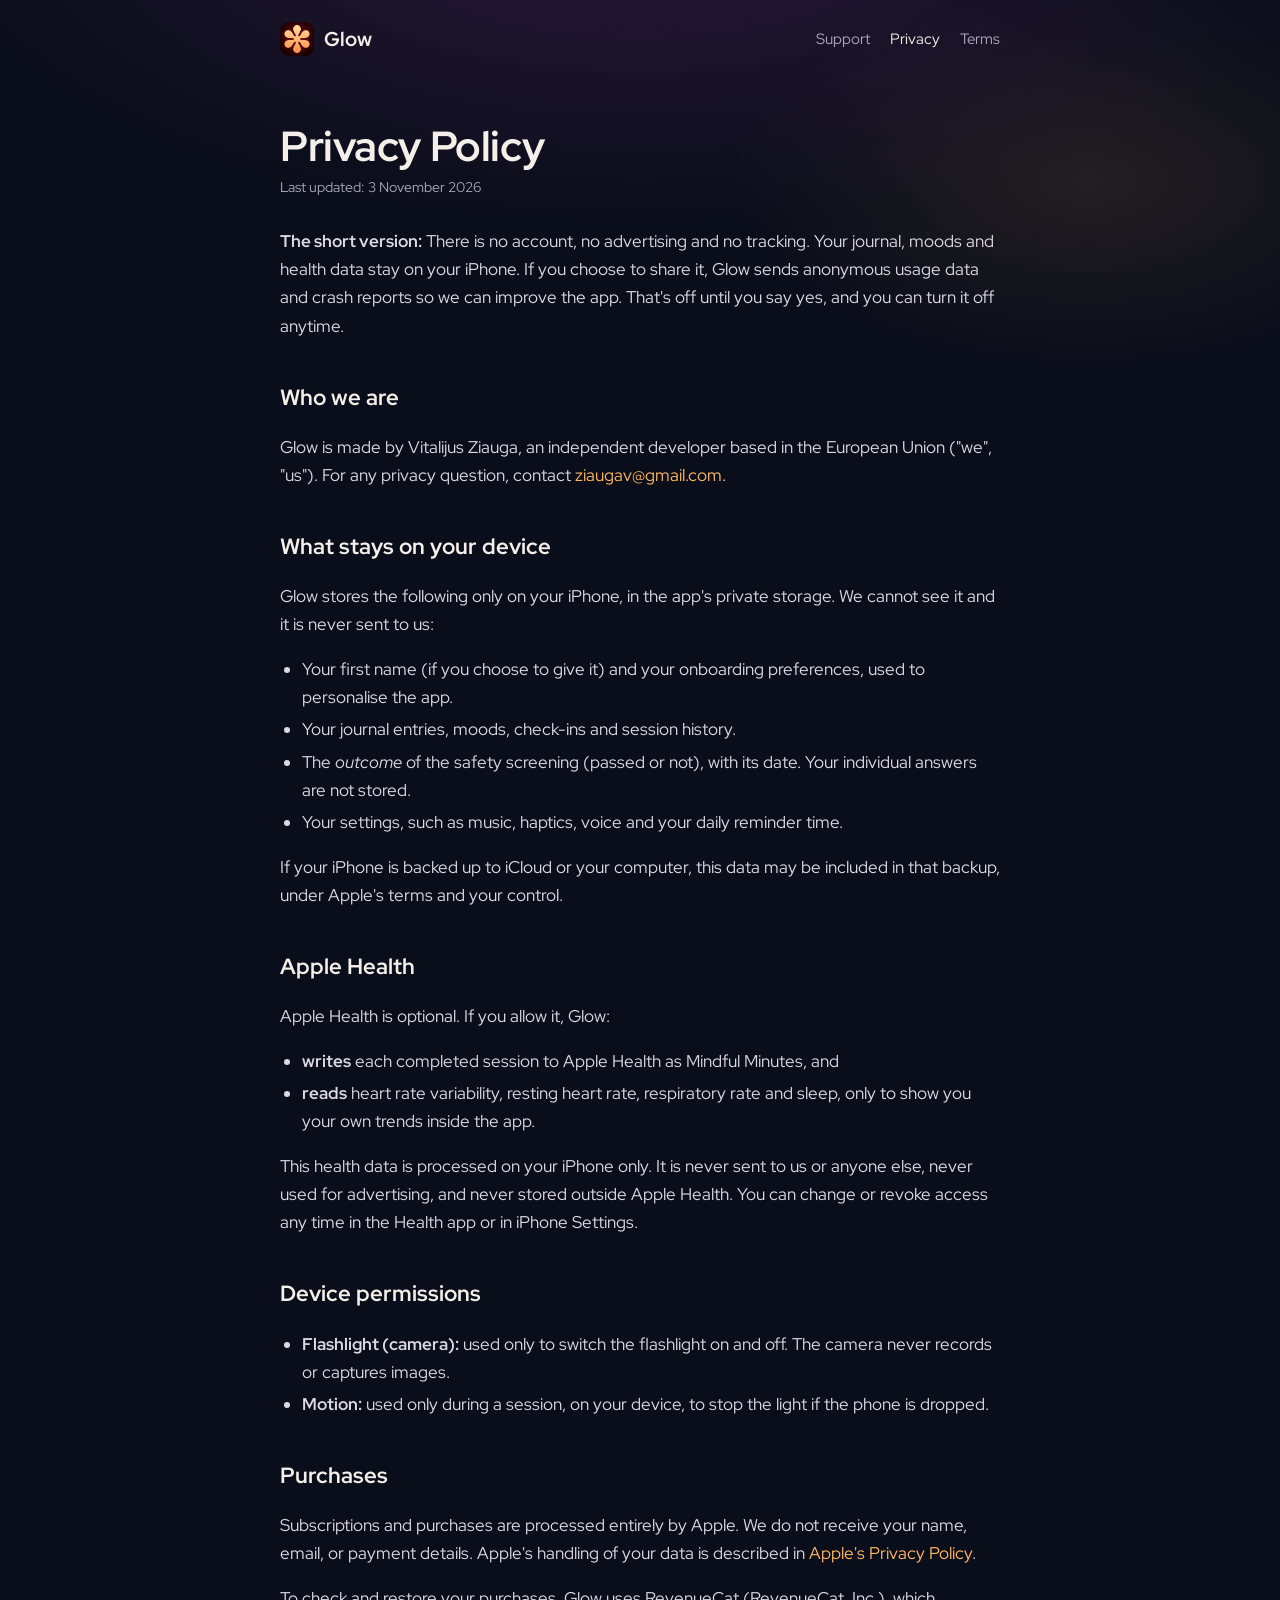
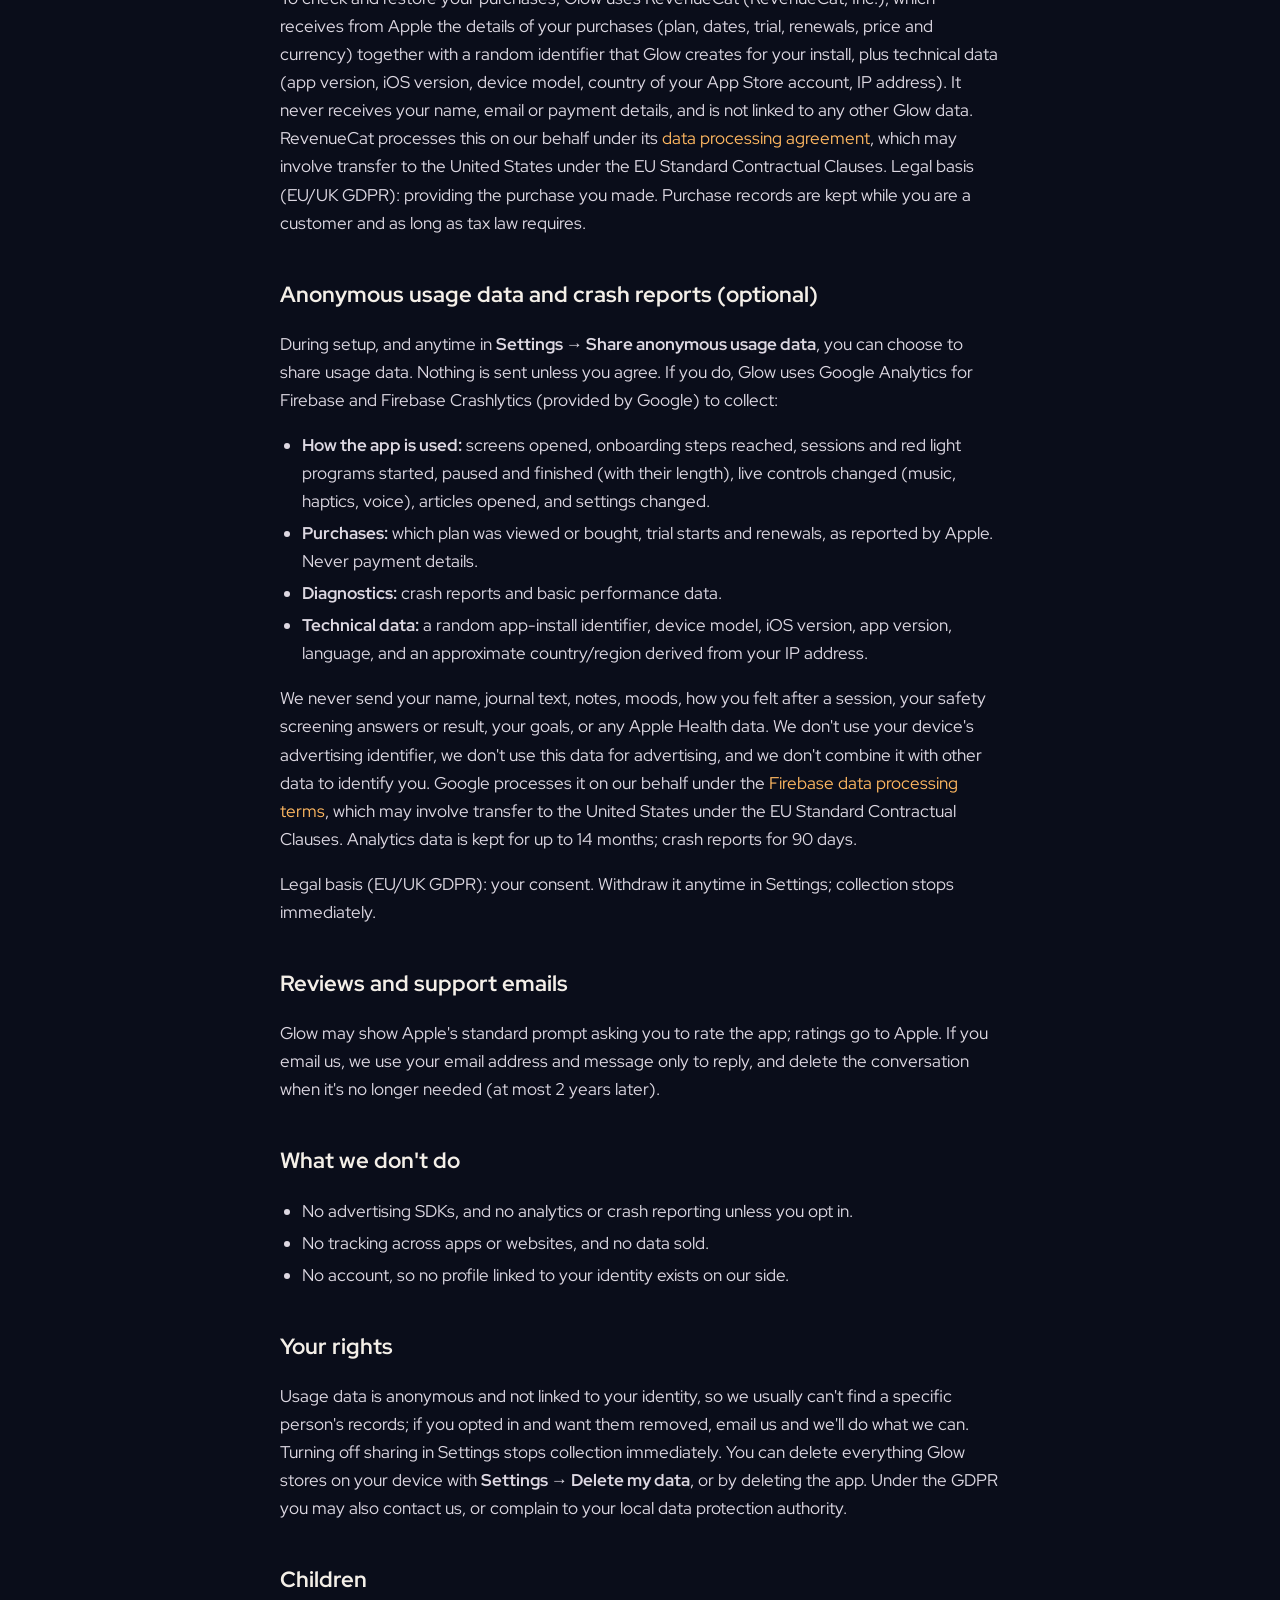
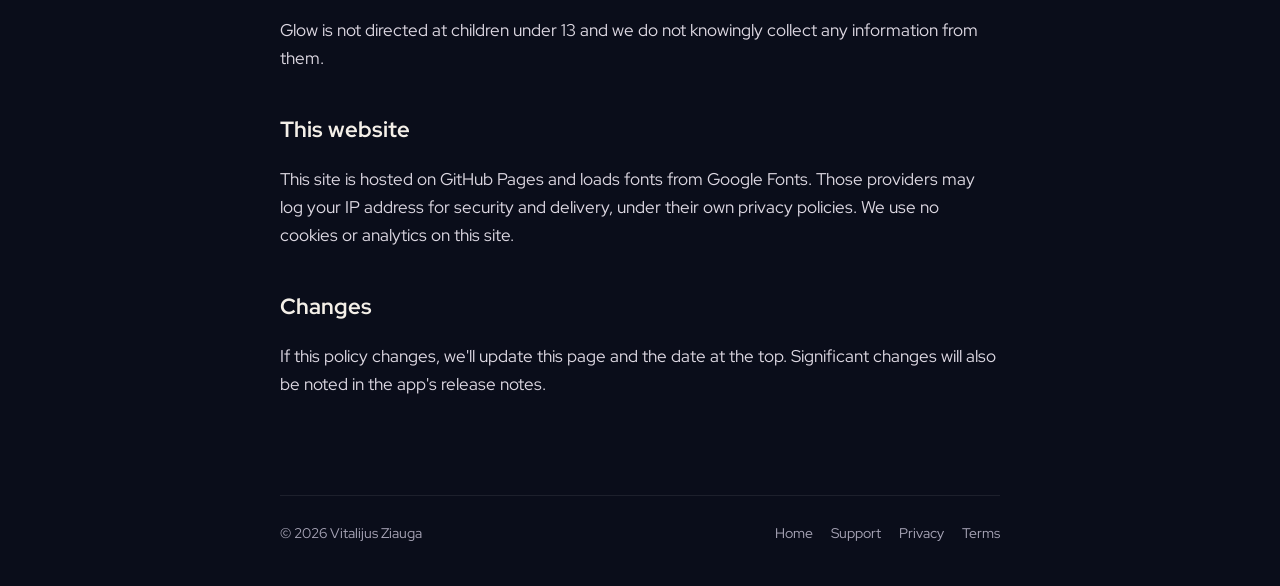
==== privacy.html @ 73156336 "Glow website" ====
<!doctype html>
<html lang="en">
<head>
<meta charset="utf-8">
<meta name="viewport" content="width=device-width, initial-scale=1">
<title>Privacy Policy · Glow</title>
<meta name="description" content="Glow collects no personal data. Everything stays on your iPhone.">
<link rel="icon" href="favicon.png">
<link rel="apple-touch-icon" href="icon.png">
<link rel="preconnect" href="https://fonts.googleapis.com">
<link rel="preconnect" href="https://fonts.gstatic.com" crossorigin>
<link href="https://fonts.googleapis.com/css2?family=Red+Hat+Display:wght@400;500;600;700&display=swap" rel="stylesheet">
<link rel="stylesheet" href="style.css">
</head>
<body>
<div class="wrap">
<header class="site">
  <a class="brand" href="index.html"><img src="icon.png" alt=""><span>Glow</span></a>
  <nav class="site"><a href="support.html">Support</a><a href="privacy.html" aria-current="page">Privacy</a><a href="terms.html">Terms</a></nav>
</header>
<main class="doc">
  <h1>Privacy Policy</h1>
  <p class="updated">Last updated: 3 November 2026</p>

  <p><strong>The short version:</strong> There is no account, no advertising and no tracking. Your journal, moods and health data stay on your iPhone. If you choose to share it, Glow sends anonymous usage data and crash reports so we can improve the app. That's off until you say yes, and you can turn it off anytime.</p>

  <h2>Who we are</h2>
  <p>Glow is made by Vitalijus Ziauga, an independent developer based in the European Union ("we", "us"). For any privacy question, contact <a href="mailto:ziaugav@gmail.com">ziaugav@gmail.com</a>.</p>

  <h2>What stays on your device</h2>
  <p>Glow stores the following only on your iPhone, in the app's private storage. We cannot see it and it is never sent to us:</p>
  <ul>
    <li>Your first name (if you choose to give it) and your onboarding preferences, used to personalise the app.</li>
    <li>Your journal entries, moods, check-ins and session history.</li>
    <li>The <em>outcome</em> of the safety screening (passed or not), with its date. Your individual answers are not stored.</li>
    <li>Your settings, such as music, haptics, voice and your daily reminder time.</li>
  </ul>
  <p>If your iPhone is backed up to iCloud or your computer, this data may be included in that backup, under Apple's terms and your control.</p>

  <h2>Apple Health</h2>
  <p>Apple Health is optional. If you allow it, Glow:</p>
  <ul>
    <li><strong>writes</strong> each completed session to Apple Health as Mindful Minutes, and</li>
    <li><strong>reads</strong> heart rate variability, resting heart rate, respiratory rate and sleep, only to show you your own trends inside the app.</li>
  </ul>
  <p>This health data is processed on your iPhone only. It is never sent to us or anyone else, never used for advertising, and never stored outside Apple Health. You can change or revoke access any time in the Health app or in iPhone Settings.</p>

  <h2>Device permissions</h2>
  <ul>
    <li><strong>Flashlight (camera):</strong> used only to switch the flashlight on and off. The camera never records or captures images.</li>
    <li><strong>Motion:</strong> used only during a session, on your device, to stop the light if the phone is dropped.</li>
  </ul>

  <h2>Purchases</h2>
  <p>Subscriptions and purchases are processed entirely by Apple. We do not receive your name, email, or payment details. Apple's handling of your data is described in <a href="https://www.apple.com/legal/privacy/">Apple's Privacy Policy</a>.</p>
  <p>To check and restore your purchases, Glow uses RevenueCat (RevenueCat, Inc.), which receives from Apple the details of your purchases (plan, dates, trial, renewals, price and currency) together with a random identifier that Glow creates for your install, plus technical data (app version, iOS version, device model, country of your App Store account, IP address). It never receives your name, email or payment details, and is not linked to any other Glow data. RevenueCat processes this on our behalf under its <a href="https://www.revenuecat.com/dpa">data processing agreement</a>, which may involve transfer to the United States under the EU Standard Contractual Clauses. Legal basis (EU/UK GDPR): providing the purchase you made. Purchase records are kept while you are a customer and as long as tax law requires.</p>

  <h2>Anonymous usage data and crash reports (optional)</h2>
  <p>During setup, and anytime in <strong>Settings → Share anonymous usage data</strong>, you can choose to share usage data. Nothing is sent unless you agree. If you do, Glow uses Google Analytics for Firebase and Firebase Crashlytics (provided by Google) to collect:</p>
  <ul>
    <li><strong>How the app is used:</strong> screens opened, onboarding steps reached, sessions and red light programs started, paused and finished (with their length), live controls changed (music, haptics, voice), articles opened, and settings changed.</li>
    <li><strong>Purchases:</strong> which plan was viewed or bought, trial starts and renewals, as reported by Apple. Never payment details.</li>
    <li><strong>Diagnostics:</strong> crash reports and basic performance data.</li>
    <li><strong>Technical data:</strong> a random app-install identifier, device model, iOS version, app version, language, and an approximate country/region derived from your IP address.</li>
  </ul>
  <p>We never send your name, journal text, notes, moods, how you felt after a session, your safety screening answers or result, your goals, or any Apple Health data. We don't use your device's advertising identifier, we don't use this data for advertising, and we don't combine it with other data to identify you. Google processes it on our behalf under the <a href="https://firebase.google.com/terms/data-processing-terms">Firebase data processing terms</a>, which may involve transfer to the United States under the EU Standard Contractual Clauses. Analytics data is kept for up to 14 months; crash reports for 90 days.</p>
  <p>Legal basis (EU/UK GDPR): your consent. Withdraw it anytime in Settings; collection stops immediately.</p>

  <h2>Reviews and support emails</h2>
  <p>Glow may show Apple's standard prompt asking you to rate the app; ratings go to Apple. If you email us, we use your email address and message only to reply, and delete the conversation when it's no longer needed (at most 2 years later).</p>

  <h2>What we don't do</h2>
  <ul>
    <li>No advertising SDKs, and no analytics or crash reporting unless you opt in.</li>
    <li>No tracking across apps or websites, and no data sold.</li>
    <li>No account, so no profile linked to your identity exists on our side.</li>
  </ul>

  <h2>Your rights</h2>
  <p>Usage data is anonymous and not linked to your identity, so we usually can't find a specific person's records; if you opted in and want them removed, email us and we'll do what we can. Turning off sharing in Settings stops collection immediately. You can delete everything Glow stores on your device with <strong>Settings → Delete my data</strong>, or by deleting the app. Under the GDPR you may also contact us, or complain to your local data protection authority.</p>

  <h2>Children</h2>
  <p>Glow is not directed at children under 13 and we do not knowingly collect any information from them.</p>

  <h2>This website</h2>
  <p>This site is hosted on GitHub Pages and loads fonts from Google Fonts. Those providers may log your IP address for security and delivery, under their own privacy policies. We use no cookies or analytics on this site.</p>

  <h2>Changes</h2>
  <p>If this policy changes, we'll update this page and the date at the top. Significant changes will also be noted in the app's release notes.</p>
</main>

<footer class="site">
  <span>© 2026 Vitalijus Ziauga</span>
  <nav><a href="index.html">Home</a><a href="support.html">Support</a><a href="privacy.html">Privacy</a><a href="terms.html">Terms</a></nav>
</footer>
</div>
</body>
</html>
---- style.css ----
:root {
  --bg: #0a0d1a;
  --plum: #291938;
  --surface: #171a2b;
  --raised: #21243a;
  --text: #f4efe8;
  --muted: #a9a6b8;
  --accent: #ffb861;
  --accent-soft: #fa8c73;
  --line: rgba(255, 255, 255, 0.08);
}

* { box-sizing: border-box; }

html { -webkit-text-size-adjust: 100%; }

body {
  margin: 0;
  font-family: "Red Hat Display", -apple-system, BlinkMacSystemFont, "Segoe UI", sans-serif;
  font-size: 17px;
  line-height: 1.65;
  color: var(--text);
  background: var(--bg);
  background-image:
    radial-gradient(ellipse 80% 50% at 50% -10%, var(--plum) 0%, transparent 70%),
    radial-gradient(ellipse 40% 30% at 85% 20%, rgba(255, 184, 97, 0.10) 0%, transparent 70%);
  background-attachment: fixed;
  min-height: 100vh;
}

a { color: var(--accent); text-decoration: none; }
a:hover { text-decoration: underline; }

.wrap { max-width: 760px; margin: 0 auto; padding: 0 20px; }

/* Header */
header.site {
  display: flex; align-items: center; justify-content: space-between;
  padding: 22px 0;
}
.brand { display: flex; align-items: center; gap: 10px; color: var(--text); font-weight: 700; font-size: 20px; }
.brand img { width: 34px; height: 34px; border-radius: 9px; }
.brand:hover { text-decoration: none; }
nav.site { display: flex; gap: 20px; font-size: 15px; }
nav.site a { color: var(--muted); }
nav.site a:hover, nav.site a[aria-current="page"] { color: var(--text); text-decoration: none; }

/* Hero */
.hero { text-align: center; padding: 56px 0 40px; }
.hero .icon {
  width: 128px; height: 128px; border-radius: 30px;
  box-shadow: 0 20px 80px rgba(255, 184, 97, 0.25), 0 0 0 1px var(--line);
}
.hero h1 { font-size: clamp(36px, 7vw, 56px); line-height: 1.1; margin: 28px 0 14px; letter-spacing: -0.02em; }
.hero p.lead { font-size: 20px; color: var(--muted); max-width: 560px; margin: 0 auto 30px; }

.glow-text {
  background: linear-gradient(90deg, var(--accent), var(--accent-soft));
  -webkit-background-clip: text; background-clip: text; color: transparent;
}

.button {
  display: inline-block; padding: 14px 28px; border-radius: 999px;
  background: linear-gradient(90deg, var(--accent), var(--accent-soft));
  color: #1a1020; font-weight: 700;
}
.button:hover { text-decoration: none; opacity: 0.92; }
.button.ghost { background: transparent; color: var(--text); box-shadow: inset 0 0 0 1px var(--line); }
.note { font-size: 14px; color: var(--muted); margin-top: 12px; }

/* Cards */
.grid { display: grid; grid-template-columns: repeat(auto-fit, minmax(220px, 1fr)); gap: 14px; margin: 36px 0; }
.card {
  background: var(--surface); border: 1px solid var(--line); border-radius: 20px; padding: 22px;
}
.card h3 { margin: 0 0 6px; font-size: 18px; }
.card p { margin: 0; color: var(--muted); font-size: 15px; line-height: 1.55; }
.card .sym { font-size: 22px; margin-bottom: 8px; display: block; }

.callout {
  background: linear-gradient(135deg, rgba(255, 184, 97, 0.10), rgba(250, 140, 115, 0.06));
  border: 1px solid rgba(255, 184, 97, 0.25); border-radius: 20px; padding: 22px 24px; margin: 28px 0;
}
.callout h3 { margin: 0 0 6px; color: var(--accent); font-size: 18px; }
.callout p { margin: 0; }

/* Documents */
main.doc { padding: 24px 0 40px; }
main.doc h1 { font-size: clamp(30px, 6vw, 42px); line-height: 1.15; margin: 20px 0 6px; letter-spacing: -0.01em; }
main.doc .updated { color: var(--muted); font-size: 14px; margin: 0 0 28px; }
main.doc h2 { font-size: 22px; margin: 40px 0 8px; }
main.doc h3 { font-size: 18px; margin: 24px 0 4px; }
main.doc p, main.doc li { color: #ddd8e2; }
main.doc ul { padding-left: 22px; }
main.doc li { margin: 4px 0; }

details {
  background: var(--surface); border: 1px solid var(--line); border-radius: 16px;
  padding: 0 20px; margin: 10px 0;
}
details summary {
  cursor: pointer; list-style: none; padding: 16px 0; font-weight: 600;
  display: flex; justify-content: space-between; gap: 12px;
}
details summary::-webkit-details-marker { display: none; }
details summary::after { content: "+"; color: var(--accent); font-weight: 400; font-size: 22px; line-height: 1; }
details[open] summary::after { content: "–"; }
details > *:not(summary) { margin-top: 0; }
details > p:last-child, details > ul:last-child { padding-bottom: 16px; }

.contact {
  text-align: center; background: var(--surface); border: 1px solid var(--line);
  border-radius: 24px; padding: 32px 22px; margin: 36px 0;
}
.contact h2 { margin-top: 0 !important; }

footer.site {
  border-top: 1px solid var(--line); margin-top: 40px; padding: 26px 0 40px;
  color: var(--muted); font-size: 14px;
  display: flex; flex-wrap: wrap; gap: 10px 20px; justify-content: space-between;
}
footer.site nav { display: flex; gap: 18px; flex-wrap: wrap; }
footer.site a { color: var(--muted); }

@media (max-width: 520px) {
  nav.site { gap: 14px; font-size: 14px; }
  .brand span { display: none; }
  .hero { padding-top: 32px; }
}
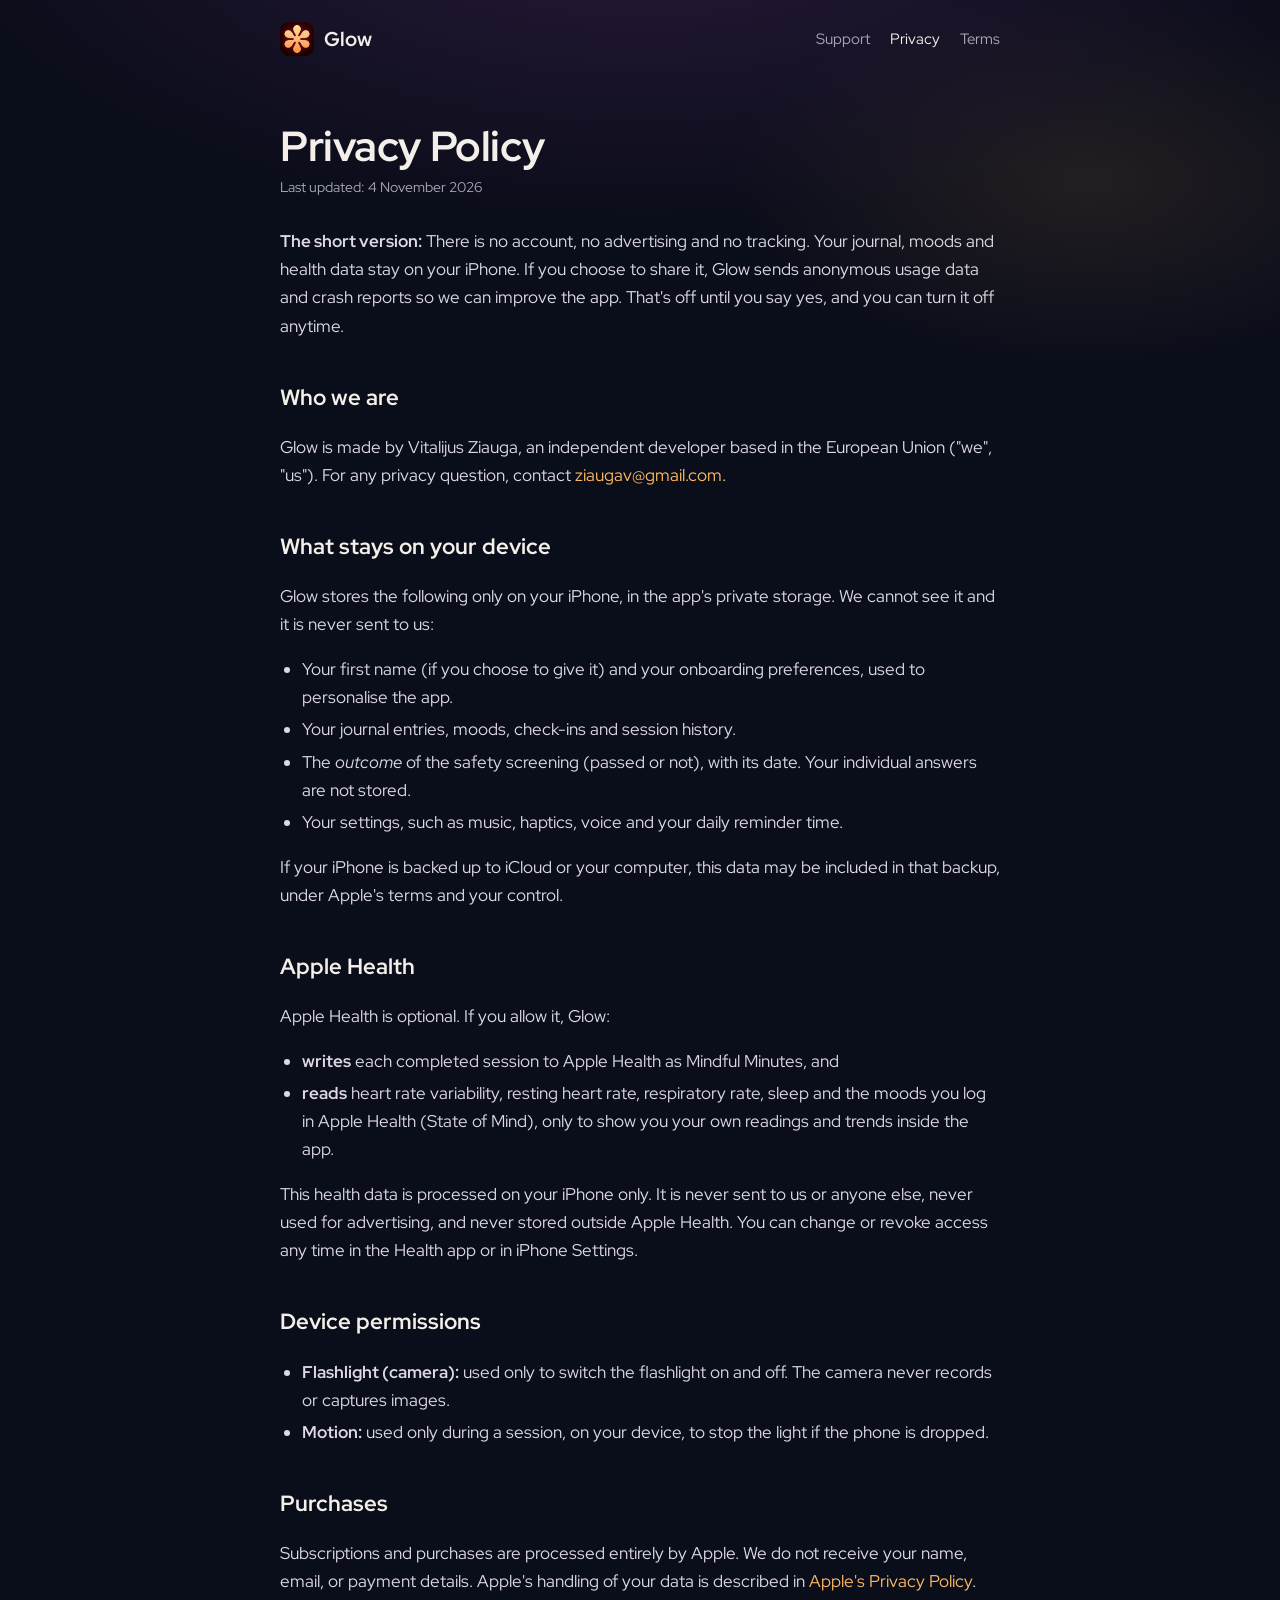
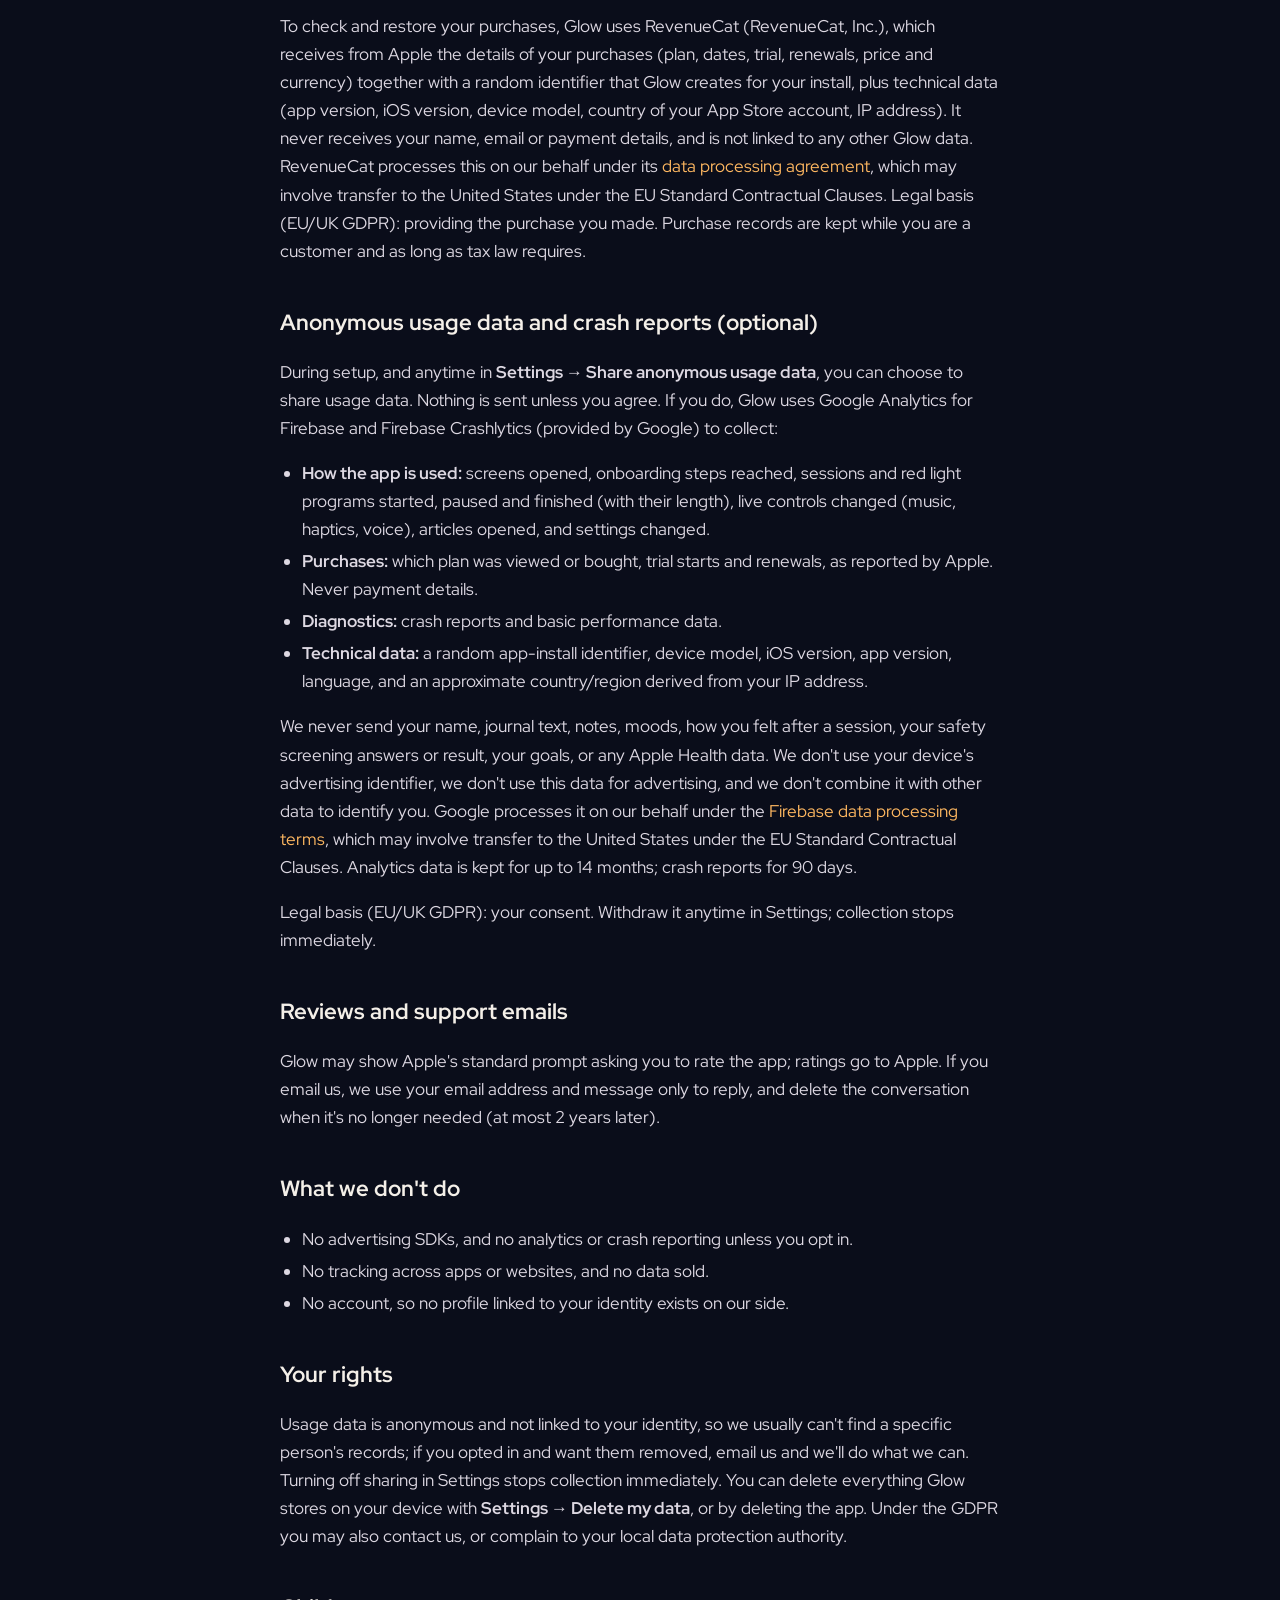
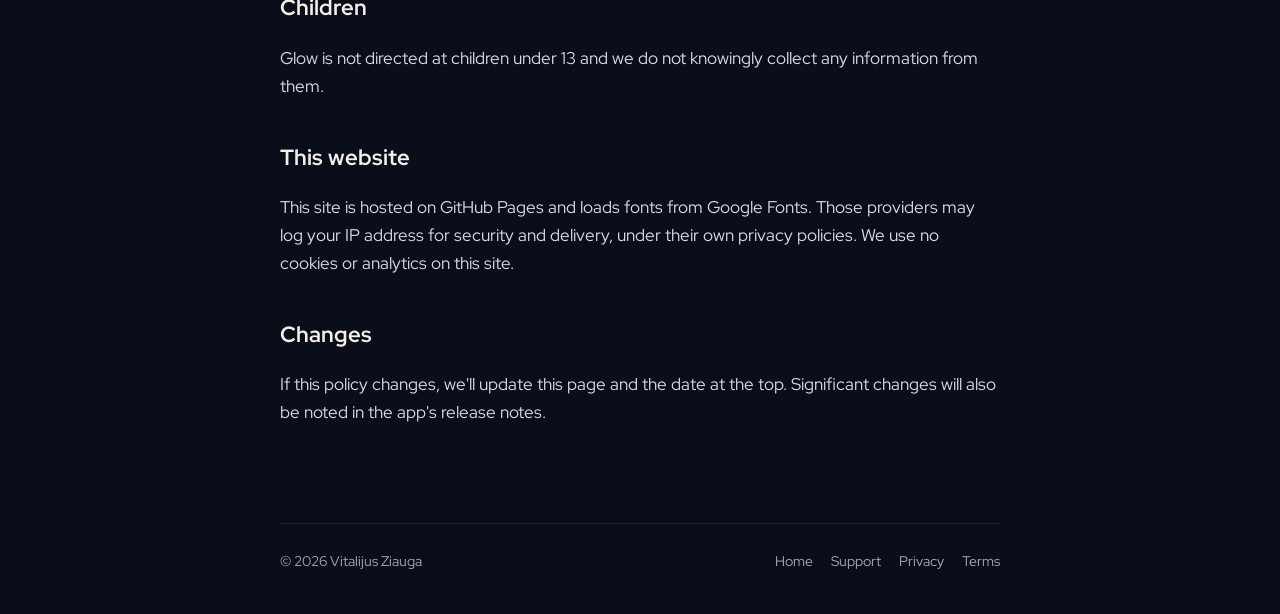
==== commit fde7aded: "Privacy: State of Mind" ====
--- a/privacy.html
+++ b/privacy.html
@@ -20,7 +20,7 @@
 </header>
 <main class="doc">
   <h1>Privacy Policy</h1>
-  <p class="updated">Last updated: 3 November 2026</p>
+  <p class="updated">Last updated: 4 November 2026</p>
 
   <p><strong>The short version:</strong> There is no account, no advertising and no tracking. Your journal, moods and health data stay on your iPhone. If you choose to share it, Glow sends anonymous usage data and crash reports so we can improve the app. That's off until you say yes, and you can turn it off anytime.</p>
 
@@ -41,7 +41,7 @@
   <p>Apple Health is optional. If you allow it, Glow:</p>
   <ul>
     <li><strong>writes</strong> each completed session to Apple Health as Mindful Minutes, and</li>
-    <li><strong>reads</strong> heart rate variability, resting heart rate, respiratory rate and sleep, only to show you your own trends inside the app.</li>
+    <li><strong>reads</strong> heart rate variability, resting heart rate, respiratory rate, sleep and the moods you log in Apple Health (State of Mind), only to show you your own readings and trends inside the app.</li>
   </ul>
   <p>This health data is processed on your iPhone only. It is never sent to us or anyone else, never used for advertising, and never stored outside Apple Health. You can change or revoke access any time in the Health app or in iPhone Settings.</p>
 
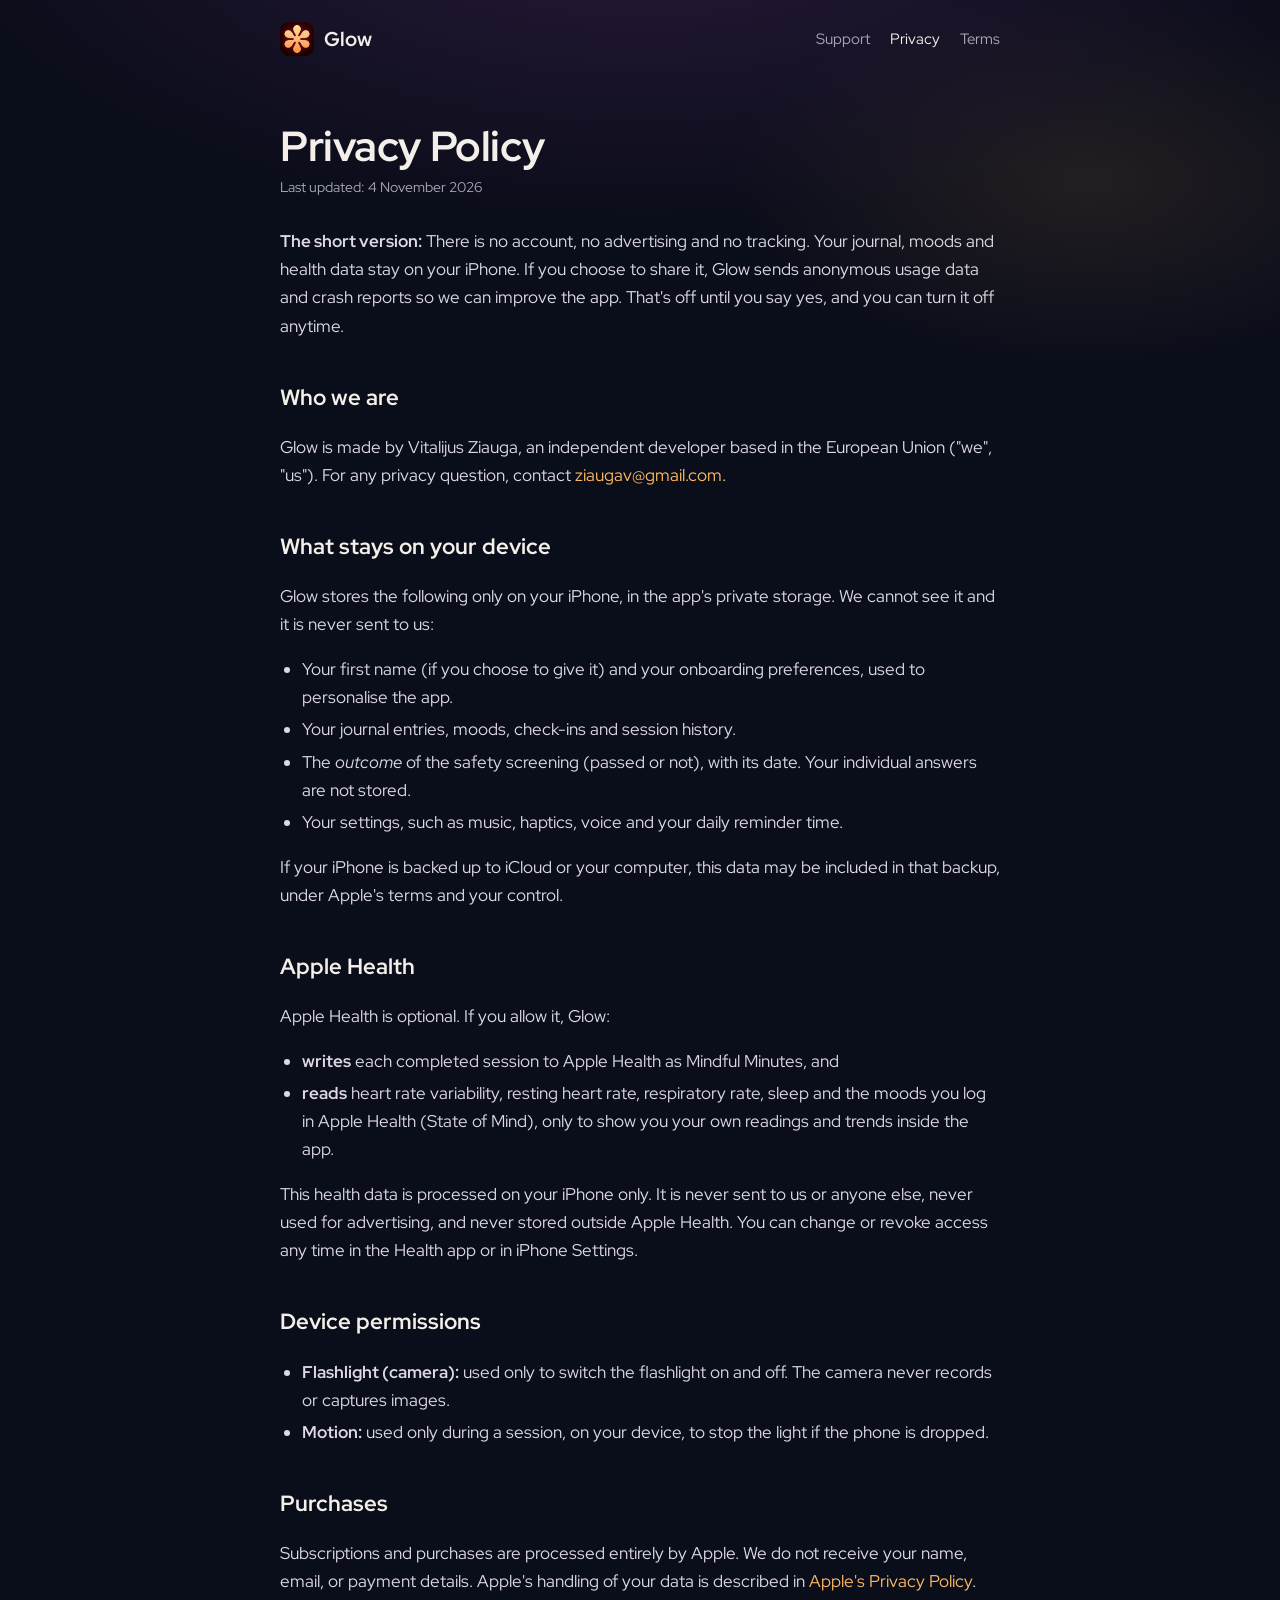
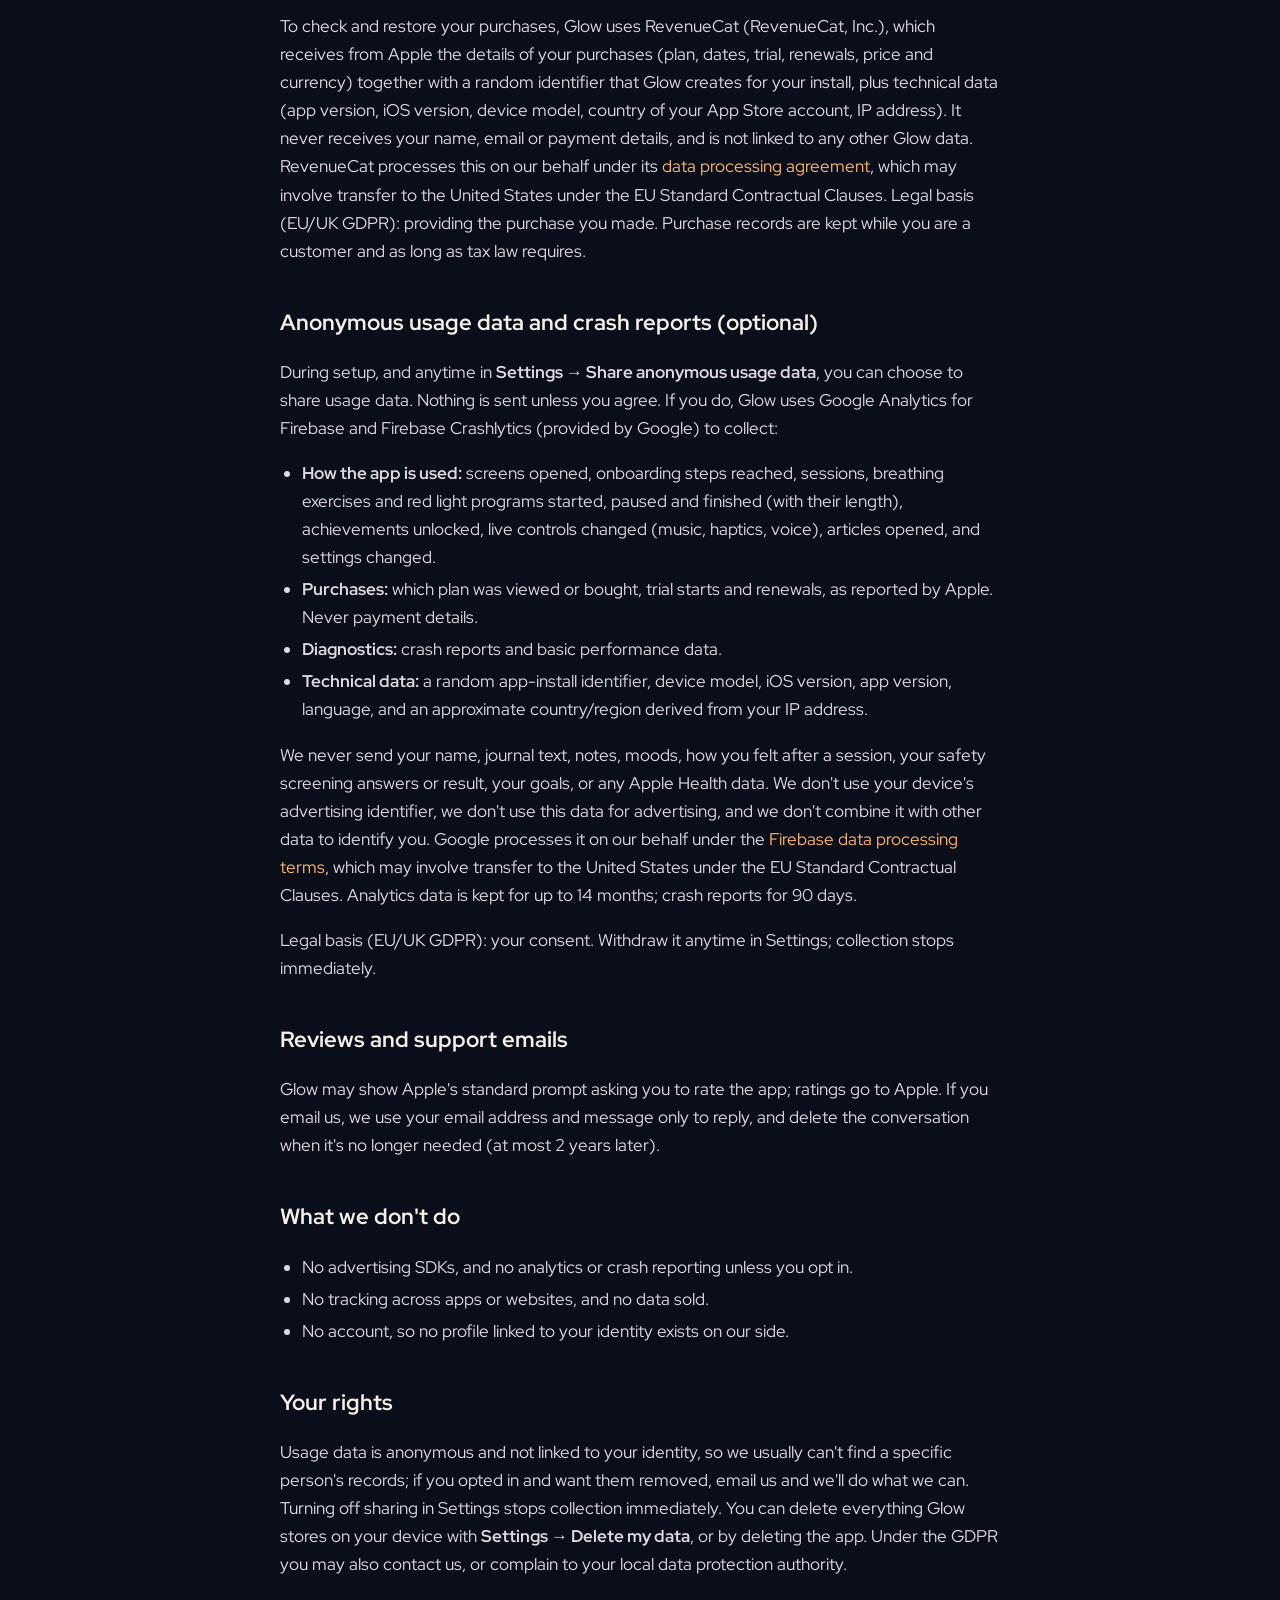
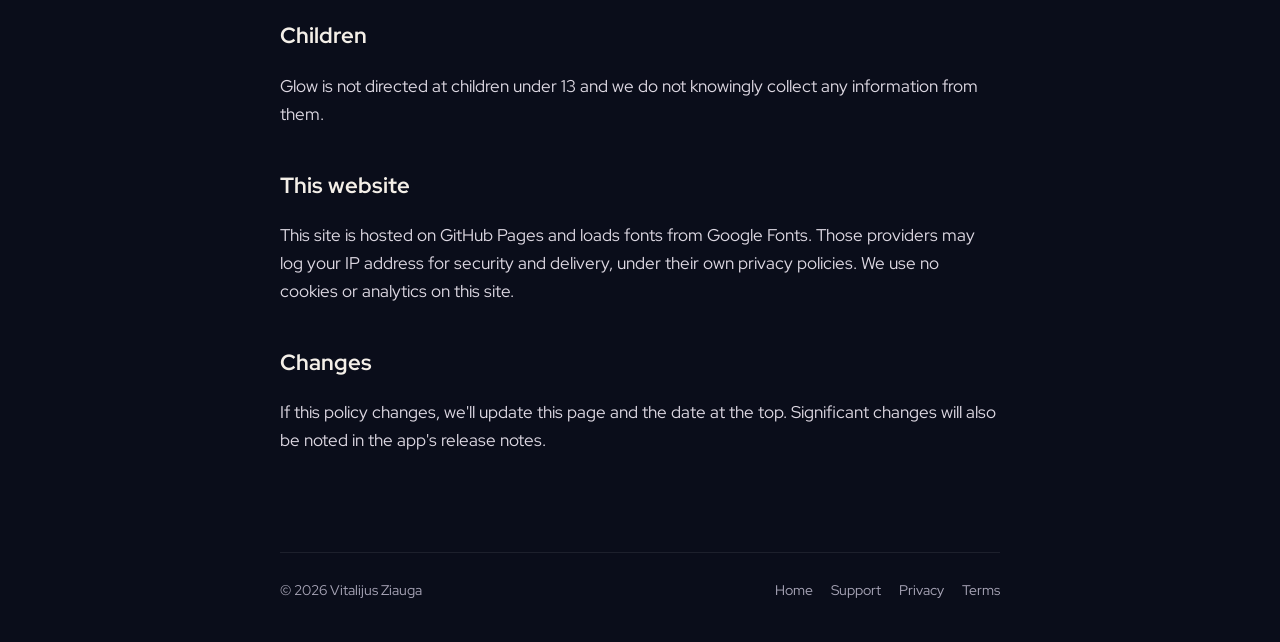
==== commit f0dd272e: "Privacy: breathing and achievements in analytics list" ====
--- a/privacy.html
+++ b/privacy.html
@@ -58,7 +58,7 @@
   <h2>Anonymous usage data and crash reports (optional)</h2>
   <p>During setup, and anytime in <strong>Settings → Share anonymous usage data</strong>, you can choose to share usage data. Nothing is sent unless you agree. If you do, Glow uses Google Analytics for Firebase and Firebase Crashlytics (provided by Google) to collect:</p>
   <ul>
-    <li><strong>How the app is used:</strong> screens opened, onboarding steps reached, sessions and red light programs started, paused and finished (with their length), live controls changed (music, haptics, voice), articles opened, and settings changed.</li>
+    <li><strong>How the app is used:</strong> screens opened, onboarding steps reached, sessions, breathing exercises and red light programs started, paused and finished (with their length), achievements unlocked, live controls changed (music, haptics, voice), articles opened, and settings changed.</li>
     <li><strong>Purchases:</strong> which plan was viewed or bought, trial starts and renewals, as reported by Apple. Never payment details.</li>
     <li><strong>Diagnostics:</strong> crash reports and basic performance data.</li>
     <li><strong>Technical data:</strong> a random app-install identifier, device model, iOS version, app version, language, and an approximate country/region derived from your IP address.</li>
